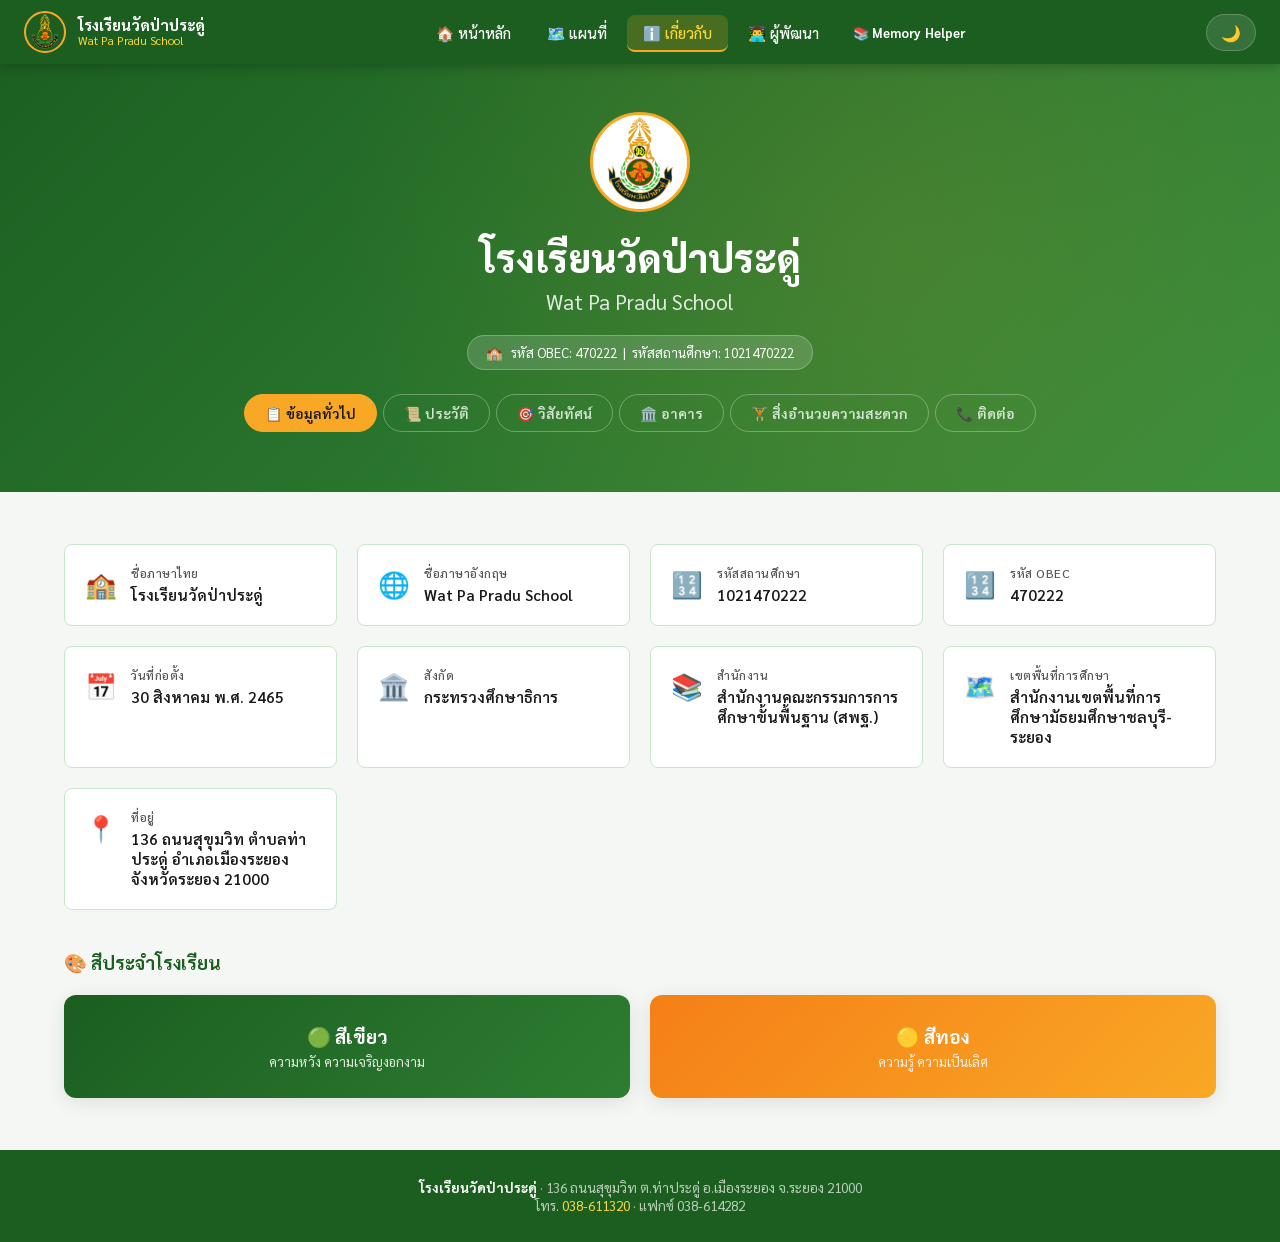
==== about.html @ 1682e3c5 "Add files via upload" ====
<!DOCTYPE html>
<html lang="th" data-theme="light">
<head>
  <meta charset="UTF-8" />
  <meta name="viewport" content="width=device-width, initial-scale=1.0" />
  <title>เกี่ยวกับโรงเรียนวัดป่าประดู่</title>
  <link rel="stylesheet" href="css/style.css" />
  <link rel="icon" href="images/logo.png" type="image/png" />
</head>
<body>

<nav class="navbar">
  <a href="index.html" class="navbar-brand">
    <img src="images/logo.png" alt="Logo" onerror="this.style.display='none'" />
    <div class="brand-text">
      <span class="brand-th">โรงเรียนวัดป่าประดู่</span>
      <span class="brand-en">Wat Pa Pradu School</span>
    </div>
  </a>
  <ul class="navbar-links">
    <li><a href="index.html">🏠 หน้าหลัก</a></li>
    <li><a href="map.html">🗺️ แผนที่</a></li>
    <li><a href="about.html" class="active">ℹ️ เกี่ยวกับ</a></li>
    <li><a href="developer.html">👨‍💻 ผู้พัฒนา</a></li>
    <li><a href="../memory-helper/index.html" class="nav-link-portal">📚 Memory Helper</a></li>
  </ul>
  <div style="display:flex;align-items:center;gap:8px">
    <button class="theme-toggle" title="เปลี่ยนธีม">🌙</button>
    <div class="hamburger" id="hamburger"><span></span><span></span><span></span></div>
  </div>
</nav>

<div class="mobile-menu" id="mobileMenu">
  <a href="index.html">🏠 หน้าหลัก</a>
  <a href="map.html">🗺️ แผนที่</a>
  <a href="about.html" class="active">ℹ️ เกี่ยวกับโรงเรียน</a>
  <a href="developer.html">👨‍💻 ผู้พัฒนา</a>
  <a href="../memory-helper/index.html" class="mobile-link-portal">📚 Memory Helper</a>
</div>

<!-- ── About Hero ───────────────────────────────────────────── -->
<div class="about-hero">
  <div class="about-hero-content">
    <img src="images/logo.png" alt="ตราโรงเรียน" class="about-logo"
         onerror="this.style.background='#2e7d32';this.alt='WPP'" />
    <h1>โรงเรียนวัดป่าประดู่</h1>
    <h2>Wat Pa Pradu School</h2>
    <div class="school-code-badge">
      <span>🏫</span>
      <span>รหัส OBEC: 470222 &nbsp;|&nbsp; รหัสสถานศึกษา: 1021470222</span>
    </div>
  </div>
  <div class="about-tabs">
    <button class="about-tab active" data-tab="info">📋 ข้อมูลทั่วไป</button>
    <button class="about-tab" data-tab="history">📜 ประวัติ</button>
    <button class="about-tab" data-tab="vision">🎯 วิสัยทัศน์</button>
    <button class="about-tab" data-tab="buildings">🏛️ อาคาร</button>
    <button class="about-tab" data-tab="facilities">🏋️ สิ่งอำนวยความสะดวก</button>
    <button class="about-tab" data-tab="contact">📞 ติดต่อ</button>
  </div>
</div>

<!-- ── Content ──────────────────────────────────────────────── -->
<div class="about-content container">

  <!-- Info tab -->
  <div class="about-tab-content active" id="tab-info">
    <div class="info-grid animate-up">
      <div class="info-item">
        <span class="info-icon">🏫</span>
        <div>
          <div class="info-label">ชื่อภาษาไทย</div>
          <div class="info-value">โรงเรียนวัดป่าประดู่</div>
        </div>
      </div>
      <div class="info-item">
        <span class="info-icon">🌐</span>
        <div>
          <div class="info-label">ชื่อภาษาอังกฤษ</div>
          <div class="info-value">Wat Pa Pradu School</div>
        </div>
      </div>
      <div class="info-item">
        <span class="info-icon">🔢</span>
        <div>
          <div class="info-label">รหัสสถานศึกษา</div>
          <div class="info-value">1021470222</div>
        </div>
      </div>
      <div class="info-item">
        <span class="info-icon">🔢</span>
        <div>
          <div class="info-label">รหัส OBEC</div>
          <div class="info-value">470222</div>
        </div>
      </div>
      <div class="info-item">
        <span class="info-icon">📅</span>
        <div>
          <div class="info-label">วันที่ก่อตั้ง</div>
          <div class="info-value">30 สิงหาคม พ.ศ. 2465</div>
        </div>
      </div>
      <div class="info-item">
        <span class="info-icon">🏛️</span>
        <div>
          <div class="info-label">สังกัด</div>
          <div class="info-value">กระทรวงศึกษาธิการ</div>
        </div>
      </div>
      <div class="info-item">
        <span class="info-icon">📚</span>
        <div>
          <div class="info-label">สำนักงาน</div>
          <div class="info-value">สำนักงานคณะกรรมการการศึกษาขั้นพื้นฐาน (สพฐ.)</div>
        </div>
      </div>
      <div class="info-item">
        <span class="info-icon">🗺️</span>
        <div>
          <div class="info-label">เขตพื้นที่การศึกษา</div>
          <div class="info-value">สำนักงานเขตพื้นที่การศึกษามัธยมศึกษาชลบุรี-ระยอง</div>
        </div>
      </div>
      <div class="info-item">
        <span class="info-icon">📍</span>
        <div>
          <div class="info-label">ที่อยู่</div>
          <div class="info-value">136 ถนนสุขุมวิท ตำบลท่าประดู่ อำเภอเมืองระยอง จังหวัดระยอง 21000</div>
        </div>
      </div>
    </div>

    <!-- School colors -->
    <div style="margin-top:40px">
      <h3 style="font-size:1.15rem;font-weight:700;color:var(--primary);margin-bottom:20px">🎨 สีประจำโรงเรียน</h3>
      <div class="colors-row">
        <div class="color-swatch" style="background:linear-gradient(135deg,#1b5e20,#2e7d32)">
          <div class="swatch-name">🟢 สีเขียว</div>
          <div class="swatch-meaning">ความหวัง ความเจริญงอกงาม</div>
        </div>
        <div class="color-swatch" style="background:linear-gradient(135deg,#f57f17,#f9a825)">
          <div class="swatch-name">🟡 สีทอง</div>
          <div class="swatch-meaning">ความรู้ ความเป็นเลิศ</div>
        </div>
      </div>
    </div>
  </div>

  <!-- History tab -->
  <div class="about-tab-content" id="tab-history">
    <div class="card animate-up" style="max-width:800px;margin:0 auto">
      <div style="font-size:2.5rem;margin-bottom:16px">📜</div>
      <h3 style="font-size:1.3rem;font-weight:700;color:var(--primary);margin-bottom:16px">ประวัติโรงเรียนวัดป่าประดู่</h3>
      <p style="line-height:1.9;color:var(--text);margin-bottom:14px">
        โรงเรียนวัดป่าประดู่ เป็นโรงเรียนมัธยมศึกษาขนาดใหญ่พิเศษ ตั้งอยู่ที่ 136 ถนนสุขุมวิท
        ตำบลท่าประดู่ อำเภอเมืองระยอง จังหวัดระยอง ก่อตั้งขึ้นเมื่อวันที่ <strong>30 สิงหาคม พ.ศ. 2465</strong>
        โดยมีประวัติอันยาวนานกว่า 100 ปี เป็นสถาบันการศึกษาที่สำคัญของจังหวัดระยอง
      </p>
      <p style="line-height:1.9;color:var(--text);margin-bottom:14px">
        โรงเรียนตั้งอยู่ในบริเวณวัดป่าประดู่ ซึ่งเป็นวัดเก่าแก่คู่เมืองระยอง
        มีต้นประดู่ขนาดใหญ่เป็นสัญลักษณ์ประจำโรงเรียน
      </p>
      <p style="line-height:1.9;color:var(--text)">
        ปัจจุบันโรงเรียนวัดป่าประดู่สังกัดสำนักงานเขตพื้นที่การศึกษามัธยมศึกษาชลบุรี-ระยอง
        สำนักงานคณะกรรมการการศึกษาขั้นพื้นฐาน กระทรวงศึกษาธิการ
        มีการจัดการเรียนการสอนในระดับมัธยมศึกษาตอนต้นและตอนปลาย
      </p>
    </div>
  </div>

  <!-- Vision tab -->
  <div class="about-tab-content" id="tab-vision">
    <div class="vm-grid animate-up">
      <div class="vm-card">
        <div class="vm-icon">🎯</div>
        <h3>วิสัยทัศน์ (Vision)</h3>
        <p>โรงเรียนวัดป่าประดู่มุ่งมั่นพัฒนาผู้เรียนให้มีคุณภาพตามมาตรฐานสากล
        มีคุณธรรม จริยธรรม และดำรงชีวิตในสังคมได้อย่างมีความสุข</p>
      </div>
      <div class="vm-card">
        <div class="vm-icon">🚀</div>
        <h3>พันธกิจ (Mission)</h3>
        <ul>
          <li>พัฒนาผู้เรียนให้มีความรู้และทักษะในศตวรรษที่ 21</li>
          <li>ส่งเสริมคุณธรรม จริยธรรม และความเป็นไทย</li>
          <li>พัฒนาครูและบุคลากรให้มีความเชี่ยวชาญ</li>
          <li>บริหารจัดการด้วยหลักธรรมาภิบาล</li>
          <li>สร้างความร่วมมือกับชุมชนและสังคม</li>
        </ul>
      </div>
      <div class="vm-card">
        <div class="vm-icon">🌟</div>
        <h3>คุณลักษณะอันพึงประสงค์</h3>
        <ul>
          <li>รักชาติ ศาสน์ กษัตริย์</li>
          <li>ซื่อสัตย์สุจริต</li>
          <li>มีวินัย</li>
          <li>ใฝ่เรียนรู้</li>
          <li>อยู่อย่างพอเพียง</li>
          <li>มุ่งมั่นในการทำงาน</li>
          <li>รักความเป็นไทย</li>
          <li>มีจิตสาธารณะ</li>
        </ul>
      </div>
      <div class="vm-card">
        <div class="vm-icon">🎗️</div>
        <h3>อัตลักษณ์ของโรงเรียน</h3>
        <p style="margin-bottom:12px"><strong>"นักเรียนวัดป่าประดู่ เป็นคนดี มีความรู้ อยู่ในสังคมได้อย่างมีความสุข"</strong></p>
        <h3 style="margin-top:16px">เอกลักษณ์ของโรงเรียน</h3>
        <p>"ต้นประดู่งาม สถาบันการศึกษาคุณภาพ"</p>
      </div>
    </div>
  </div>

  <!-- Buildings tab -->
  <div class="about-tab-content" id="tab-buildings">
    <div class="section-title" style="text-align:left;margin-bottom:28px">
      <h2 style="font-size:1.4rem">🏛️ อาคารทั้งหมด <span id="buildingCount" style="color:var(--accent-dark)"></span></h2>
      <div class="gold-line" style="margin:10px 0 0"></div>
    </div>
    <div id="aboutBuildingsGrid" class="card-grid animate-up"></div>
  </div>

  <!-- Facilities tab -->
  <div class="about-tab-content" id="tab-facilities">
    <div class="section-title" style="text-align:left;margin-bottom:28px">
      <h2 style="font-size:1.4rem">🏋️ สิ่งอำนวยความสะดวกและสถานที่</h2>
      <div class="gold-line" style="margin:10px 0 0"></div>
    </div>
    <div class="facilities-grid animate-up">
      <div class="facility-item"><div class="fac-icon">📚</div><div class="fac-name">ห้องสมุดเฉลิมพระเกียรติ</div></div>
      <div class="facility-item"><div class="fac-icon">💻</div><div class="fac-name">ห้องคอมพิวเตอร์ 6 ห้อง (IT 1-6)</div></div>
      <div class="facility-item"><div class="fac-icon">🔬</div><div class="fac-name">ห้องวิทยาศาสตร์</div></div>
      <div class="facility-item"><div class="fac-icon">🎵</div><div class="fac-name">ห้องดนตรีไทย & สากล</div></div>
      <div class="facility-item"><div class="fac-icon">🎨</div><div class="fac-name">ห้องศิลปะ</div></div>
      <div class="facility-item"><div class="fac-icon">💃</div><div class="fac-name">ห้องนาฏศิลป์</div></div>
      <div class="facility-item"><div class="fac-icon">🏥</div><div class="fac-name">ห้องปฐมพยาบาล</div></div>
      <div class="facility-item"><div class="fac-icon">🍽️</div><div class="fac-name">ศูนย์อาหารช่อประดู่</div></div>
      <div class="facility-item"><div class="fac-icon">🏀</div><div class="fac-name">สนามบาสเกตบอล</div></div>
      <div class="facility-item"><div class="fac-icon">🏸</div><div class="fac-name">สนามแบดมินตัน</div></div>
      <div class="facility-item"><div class="fac-icon">⛺</div><div class="fac-name">ศูนย์กิจกรรมลูกเสือ</div></div>
      <div class="facility-item"><div class="fac-icon">🌏</div><div class="fac-name">Chinese-Japanese Center</div></div>
      <div class="facility-item"><div class="fac-icon">🇬🇧</div><div class="fac-name">MEP Resource Center</div></div>
      <div class="facility-item"><div class="fac-icon">📡</div><div class="fac-name">ศูนย์วิทยุสื่อสาร</div></div>
      <div class="facility-item"><div class="fac-icon">🎭</div><div class="fac-name">ห้องประชุมอเนกประสงค์</div></div>
      <div class="facility-item"><div class="fac-icon">🌱</div><div class="fac-name">แปลงเกษตร</div></div>
      <div class="facility-item"><div class="fac-icon">📺</div><div class="fac-name">ห้องโสตทัศนศึกษา</div></div>
      <div class="facility-item"><div class="fac-icon">🧮</div><div class="fac-name">คลินิกคณิตศาสตร์</div></div>
    </div>
  </div>

  <!-- Contact tab -->
  <div class="about-tab-content" id="tab-contact">
    <div class="contact-grid animate-up">
      <div class="contact-card">
        <span class="c-icon">📍</span>
        <div>
          <div class="c-label">ที่อยู่</div>
          <div class="c-value">136 ถนนสุขุมวิท ตำบลท่าประดู่<br/>อำเภอเมืองระยอง จังหวัดระยอง 21000</div>
        </div>
      </div>
      <div class="contact-card">
        <span class="c-icon">📞</span>
        <div>
          <div class="c-label">โทรศัพท์</div>
          <div class="c-value"><a href="tel:038611320">038-611320</a></div>
        </div>
      </div>
      <div class="contact-card">
        <span class="c-icon">📠</span>
        <div>
          <div class="c-label">โทรสาร (Fax)</div>
          <div class="c-value">038-614282</div>
        </div>
      </div>
      <div class="contact-card">
        <span class="c-icon">🏛️</span>
        <div>
          <div class="c-label">กระทรวง</div>
          <div class="c-value">กระทรวงศึกษาธิการ</div>
        </div>
      </div>
      <div class="contact-card">
        <span class="c-icon">📚</span>
        <div>
          <div class="c-label">สำนักงานต้นสังกัด</div>
          <div class="c-value">สำนักงานคณะกรรมการการศึกษาขั้นพื้นฐาน (สพฐ.)</div>
        </div>
      </div>
      <div class="contact-card">
        <span class="c-icon">🗺️</span>
        <div>
          <div class="c-label">เขตพื้นที่การศึกษา</div>
          <div class="c-value">สพม.ชลบุรี-ระยอง</div>
        </div>
      </div>
    </div>

    <div style="margin-top:32px;border-radius:var(--radius);overflow:hidden;box-shadow:var(--shadow)">
      <iframe
        src="https://www.google.com/maps/embed?pb=!1m18!1m12!1m3!1d3899.2!2d101.275!3d12.6822!2m3!1f0!2f0!3f0!3m2!1i1024!2i768!4f13.1!3m3!1m2!1s0x0%3A0x0!2zMTLCsDQwJzU2LjAiTiAxMDHCsDE2JzMwLjAiRQ!5e0!3m2!1sth!2sth!4v1"
        width="100%" height="300" style="border:0;display:block" allowfullscreen=""
        loading="lazy" referrerpolicy="no-referrer-when-downgrade" title="แผนที่ Google Maps">
      </iframe>
    </div>
  </div>

</div><!-- .about-content -->

<footer>
  <strong>โรงเรียนวัดป่าประดู่</strong> · 136 ถนนสุขุมวิท ต.ท่าประดู่ อ.เมืองระยอง จ.ระยอง 21000<br/>
  โทร. <a href="tel:038611320">038-611320</a> · แฟกซ์ 038-614282
</footer>

<script src="data/buildings.js"></script>
<script src="js/main.js"></script>
<script>
document.addEventListener('DOMContentLoaded', () => {

  // Tab switching
  document.querySelectorAll('.about-tab').forEach(tab => {
    tab.addEventListener('click', () => {
      document.querySelectorAll('.about-tab').forEach(t => t.classList.remove('active'));
      document.querySelectorAll('.about-tab-content').forEach(c => c.classList.remove('active'));
      tab.classList.add('active');
      const content = document.getElementById('tab-' + tab.dataset.tab);
      if (content) content.classList.add('active');
    });
  });

  // Buildings in about page
  const grid = document.getElementById('aboutBuildingsGrid');
  const countEl = document.getElementById('buildingCount');
  if (countEl) countEl.textContent = `(${BUILDINGS.length} อาคาร)`;
  if (grid) {
    BUILDINGS.forEach(b => {
      const totalRooms = b.floors.reduce((s, f) => s + f.rooms.length, 0);
      const card = document.createElement('div');
      card.className = 'building-card';
      card.innerHTML = `
        <div class="building-card-header" style="background:${b.color}">
          <div class="b-icon">🏫</div>
          <div><h3>${b.name}</h3><p>${b.nameEn}</p></div>
        </div>
        <div class="building-card-body">
          <div class="floor-badges">
            ${b.floors.map(f => `<span class="floor-badge">${f.label}</span>`).join('')}
          </div>
          <p class="room-count">📦 ${totalRooms} ห้อง · ${b.floors.length} ชั้น</p>
        </div>
      `;
      card.style.cursor = 'pointer';
      card.addEventListener('click', () => { window.location.href = `map.html?building=${b.id}`; });
      grid.appendChild(card);
    });
  }

});
</script>
</body>
</html>
---- css/style.css ----
﻿@import url('https://fonts.googleapis.com/css2?family=Sarabun:wght@300;400;500;600;700;800&display=swap');
/* ── Variables ── */
:root {
  --primary:#1b5e20; --primary-mid:#2e7d32; --primary-light:#43a047; --primary-pale:#c8e6c9;
  --accent:#f9a825; --accent-light:#fdd835; --accent-dark:#f57f17;
  --bg:#f5f7f5; --bg-card:#ffffff; --bg-sidebar:#1b5e20; --bg-nav:#1b5e20; --bg-input:#ffffff;
  --text:#1a1a1a; --text-muted:#555555; --text-nav:#ffffff; --text-sidebar:#e8f5e9;
  --border:#c8e6c9; --border-card:#dcedc8;
  --shadow:0 4px 20px rgba(0,0,0,.10); --shadow-lg:0 8px 40px rgba(0,0,0,.18);
  --radius:12px; --radius-sm:8px; --transition:.25s ease;
  --font:'Sarabun','Segoe UI',sans-serif;
}
[data-theme="dark"] {
  --bg:#0e1a0e; --bg-card:#1a2e1a; --bg-sidebar:#0d1f0d; --bg-nav:#0d1f0d; --bg-input:#1e2e1e;
  --text:#e8f5e9; --text-muted:#a5d6a7; --text-nav:#e8f5e9; --text-sidebar:#c8e6c9;
  --border:#2e5030; --border-card:#2e4a30;
  --shadow:0 4px 20px rgba(0,0,0,.40); --shadow-lg:0 8px 40px rgba(0,0,0,.60);
  --primary-pale:#1b3a1b;
}
/* ── Reset ── */
*,*::before,*::after{box-sizing:border-box;margin:0;padding:0}
html{scroll-behavior:smooth;font-size:16px}
body{font-family:var(--font);background:var(--bg);color:var(--text);transition:background var(--transition),color var(--transition);min-height:100vh;overflow-x:hidden}
a{color:var(--primary-light);text-decoration:none;transition:color var(--transition)}
a:hover{color:var(--accent)}
img{max-width:100%;display:block}
button{cursor:pointer;font-family:var(--font);border:none;outline:none;transition:all var(--transition)}
input,select,textarea{font-family:var(--font);outline:none;border:1px solid var(--border);background:var(--bg-input);color:var(--text);transition:all var(--transition)}
/* ── Navbar ── */
.navbar{position:fixed;top:0;left:0;right:0;z-index:1000;background:var(--bg-nav);padding:0 24px;height:64px;display:flex;align-items:center;justify-content:space-between;box-shadow:0 2px 12px rgba(0,0,0,.25)}
.navbar-brand{display:flex;align-items:center;gap:12px;color:var(--text-nav);font-weight:700;font-size:1.1rem;text-decoration:none}
.navbar-brand img{width:42px;height:42px;border-radius:50%;border:2px solid var(--accent);object-fit:cover}
.navbar-brand .brand-text{display:flex;flex-direction:column;line-height:1.2}
.navbar-brand .brand-th{font-size:.95rem;font-weight:700;color:#fff}
.navbar-brand .brand-en{font-size:.72rem;font-weight:400;color:var(--accent-light)}
.navbar-links{display:flex;align-items:center;gap:4px;list-style:none}
.navbar-links a{color:var(--text-nav);padding:8px 16px;border-radius:var(--radius-sm);font-weight:500;font-size:.92rem;text-decoration:none;transition:background var(--transition),color var(--transition)}
.navbar-links a:hover,.navbar-links a.active{background:rgba(249,168,37,.20);color:var(--accent-light)}
.navbar-links a.active{border-bottom:2px solid var(--accent)}
.theme-toggle{background:rgba(255,255,255,.12);border:1px solid rgba(255,255,255,.20);border-radius:50px;padding:7px 14px;color:#fff;font-size:1rem;display:flex;align-items:center;gap:6px;cursor:pointer;transition:all var(--transition);margin-left:12px}
.theme-toggle:hover{background:rgba(255,255,255,.22)}
.hamburger{display:none;flex-direction:column;gap:5px;cursor:pointer;padding:6px}
.hamburger span{display:block;width:24px;height:2px;background:#fff;border-radius:2px;transition:all var(--transition)}
.mobile-menu{display:none;position:fixed;top:64px;left:0;right:0;background:var(--bg-nav);padding:12px 0;z-index:999;box-shadow:0 4px 12px rgba(0,0,0,.3);flex-direction:column}
.mobile-menu.open{display:flex}
.mobile-menu a{color:var(--text-nav);padding:13px 24px;font-weight:500;font-size:1rem;text-decoration:none;border-left:3px solid transparent;transition:all var(--transition)}
.mobile-menu a:hover,.mobile-menu a.active{background:rgba(249,168,37,.15);border-left-color:var(--accent);color:var(--accent-light)}
/* ── Buttons ── */
.btn{display:inline-flex;align-items:center;gap:8px;padding:13px 28px;border-radius:50px;font-weight:600;font-size:.95rem;font-family:var(--font);cursor:pointer;border:none;text-decoration:none;transition:all var(--transition);white-space:nowrap}
.btn-primary{background:var(--accent);color:#1a1a1a;box-shadow:0 4px 16px rgba(249,168,37,.40)}
.btn-primary:hover{background:var(--accent-light);transform:translateY(-2px);box-shadow:0 6px 24px rgba(249,168,37,.55);color:#1a1a1a}
.btn-secondary{background:rgba(255,255,255,.14);color:#fff;border:1.5px solid rgba(255,255,255,.35);backdrop-filter:blur(6px)}
.btn-secondary:hover{background:rgba(255,255,255,.25);transform:translateY(-2px);color:#fff}
.btn-outline{background:transparent;color:var(--primary);border:2px solid var(--primary)}
.btn-outline:hover{background:var(--primary);color:#fff;transform:translateY(-2px)}
/* ── Hero ── */
.hero{padding-top:64px;min-height:100vh;background:linear-gradient(135deg,var(--primary) 0%,#2e7d32 40%,#1b5e20 100%);display:flex;align-items:center;justify-content:center;flex-direction:column;text-align:center;position:relative;overflow:hidden}
.hero::before{content:'';position:absolute;inset:0;background:radial-gradient(circle at 70% 30%,rgba(255,255,255,.04),transparent 55%);pointer-events:none}
.hero-content{position:relative;z-index:1;padding:40px 20px;max-width:860px}
.hero-logo{width:120px;height:120px;border-radius:50%;border:4px solid var(--accent);box-shadow:0 0 40px rgba(249,168,37,.4);margin:0 auto 24px;object-fit:cover;background:#fff;animation:floatLogo 3s ease-in-out infinite}
@keyframes floatLogo{0%,100%{transform:translateY(0)}50%{transform:translateY(-10px)}}
.hero-badge{display:inline-block;background:rgba(249,168,37,.20);border:1px solid var(--accent);color:var(--accent-light);font-size:.78rem;font-weight:600;padding:4px 14px;border-radius:50px;letter-spacing:1px;text-transform:uppercase;margin-bottom:14px}
.hero h1{font-size:clamp(1.8rem,4vw,3rem);font-weight:800;color:#fff;line-height:1.2;margin-bottom:8px;text-shadow:0 2px 12px rgba(0,0,0,.3)}
.hero h2{font-size:clamp(1rem,2.5vw,1.4rem);font-weight:400;color:rgba(255,255,255,.85);margin-bottom:28px}
.hero-stats{display:flex;gap:20px;justify-content:center;flex-wrap:wrap;margin-bottom:36px}
.hero-stat{background:rgba(255,255,255,.10);border:1px solid rgba(255,255,255,.20);border-radius:var(--radius);padding:16px 24px;min-width:120px;backdrop-filter:blur(6px)}
.hero-stat .number{font-size:2rem;font-weight:800;color:var(--accent-light);line-height:1}
.hero-stat .label{font-size:.82rem;color:rgba(255,255,255,.80);margin-top:4px}
.hero-actions{display:flex;gap:14px;justify-content:center;flex-wrap:wrap}
/* ── Sections ── */
.section{padding:72px 24px}
.section-sm{padding:48px 24px}
.container{max-width:1200px;margin:0 auto}
.section-title{text-align:center;margin-bottom:48px}
.section-title h2{font-size:clamp(1.5rem,3vw,2.2rem);font-weight:800;color:var(--primary);margin-bottom:10px}
[data-theme="dark"] .section-title h2{color:var(--accent-light)}
.section-title p{color:var(--text-muted);font-size:1.05rem;max-width:560px;margin:0 auto}
.gold-line{width:56px;height:4px;background:linear-gradient(90deg,var(--accent),var(--accent-light));border-radius:2px;margin:12px auto 0}
/* ── Cards ── */
.card{background:var(--bg-card);border-radius:var(--radius);border:1px solid var(--border-card);box-shadow:var(--shadow);padding:28px;transition:transform var(--transition),box-shadow var(--transition)}
.card:hover{transform:translateY(-4px);box-shadow:var(--shadow-lg)}
.card-grid{display:grid;grid-template-columns:repeat(auto-fill,minmax(280px,1fr));gap:24px}
.building-card{background:var(--bg-card);border-radius:var(--radius);border:1px solid var(--border-card);box-shadow:var(--shadow);overflow:hidden;cursor:pointer;transition:all var(--transition)}
.building-card:hover{transform:translateY(-5px);box-shadow:var(--shadow-lg)}
.building-card-header{padding:20px 22px 14px;color:#fff;display:flex;align-items:center;gap:12px}
.building-card-header .b-icon{width:44px;height:44px;background:rgba(255,255,255,.20);border-radius:10px;display:flex;align-items:center;justify-content:center;font-size:1.4rem}
.building-card-header h3{font-size:1.05rem;font-weight:700}
.building-card-header p{font-size:.8rem;opacity:.85}
.building-card-body{padding:16px 22px 20px}
.floor-badges{display:flex;flex-wrap:wrap;gap:6px;margin-bottom:12px}
.floor-badge{background:var(--primary-pale);color:var(--primary);font-size:.74rem;font-weight:600;padding:3px 10px;border-radius:50px}
[data-theme="dark"] .floor-badge{background:#1b3a1b;color:var(--accent-light)}
.room-count{font-size:.82rem;color:var(--text-muted)}
/* ── Info grid ── */
.info-grid{display:grid;grid-template-columns:repeat(auto-fill,minmax(240px,1fr));gap:20px}
.info-item{background:var(--bg-card);border-radius:var(--radius-sm);border:1px solid var(--border);padding:20px;display:flex;gap:14px;align-items:flex-start}
.info-item .info-icon{font-size:1.6rem;flex-shrink:0;margin-top:2px}
.info-item .info-label{font-size:.78rem;color:var(--text-muted);font-weight:500;text-transform:uppercase;letter-spacing:.5px;margin-bottom:4px}
.info-item .info-value{font-size:.95rem;font-weight:600;color:var(--text)}
/* ── MAP PAGE ── */
.map-page{padding-top:64px;height:100vh;display:flex;overflow:hidden}
/* Sidebar */
.map-sidebar{width:320px;min-width:260px;background:var(--bg-sidebar);color:var(--text-sidebar);display:flex;flex-direction:column;overflow:hidden;position:relative;z-index:100;box-shadow:2px 0 16px rgba(0,0,0,.25);transition:width var(--transition)}
.map-sidebar.collapsed{width:0;min-width:0;overflow:hidden}
.sidebar-header{padding:18px 20px 14px;border-bottom:1px solid rgba(255,255,255,.12);flex-shrink:0}
.sidebar-header h3{font-size:1rem;font-weight:700;color:var(--accent-light);margin-bottom:12px;display:flex;align-items:center;gap:8px}
.search-box{position:relative}
.search-box input{width:100%;padding:10px 14px 10px 38px;border-radius:50px;border:1px solid rgba(255,255,255,.18);background:rgba(255,255,255,.10);color:#fff;font-size:.88rem;font-family:var(--font)}
.search-box input::placeholder{color:rgba(255,255,255,.50)}
.search-box input:focus{border-color:var(--accent);background:rgba(255,255,255,.15)}
.search-icon{position:absolute;left:12px;top:50%;transform:translateY(-50%);font-size:.9rem;opacity:.6;pointer-events:none}
.sidebar-body{flex:1;overflow-y:auto;padding:10px 0}
.sidebar-body::-webkit-scrollbar{width:5px}
.sidebar-body::-webkit-scrollbar-thumb{background:rgba(255,255,255,.20);border-radius:3px}
.sidebar-building{cursor:pointer;transition:background var(--transition)}
.sidebar-building-header{display:flex;align-items:center;gap:10px;padding:11px 20px;font-weight:600;font-size:.92rem;transition:background var(--transition)}
.sidebar-building-header:hover{background:rgba(255,255,255,.09)}
.sidebar-building-header.active{background:rgba(249,168,37,.18)}
.sidebar-building-header .b-dot{width:10px;height:10px;border-radius:50%;flex-shrink:0}
.sidebar-building-header .b-arrow{margin-left:auto;font-size:.7rem;transition:transform var(--transition);opacity:.7}
.sidebar-building-header.expanded .b-arrow{transform:rotate(90deg)}
.sidebar-floors{display:none;padding-bottom:4px}
.sidebar-floors.open{display:block}
.sidebar-floor{padding:7px 20px 7px 42px;font-size:.82rem;color:rgba(255,255,255,.65);cursor:pointer;transition:all var(--transition);display:flex;align-items:center;gap:8px}
.sidebar-floor:hover{color:var(--accent-light);background:rgba(255,255,255,.06)}
.sidebar-floor.active{color:var(--accent-light);background:rgba(249,168,37,.12)}
.floor-room-count{margin-left:auto;font-size:.72rem;background:rgba(255,255,255,.12);padding:1px 7px;border-radius:20px}
.search-results{display:none;padding:6px 0}
.search-results.show{display:block}
.search-result-item{padding:9px 20px;cursor:pointer;transition:background var(--transition);border-left:3px solid transparent;font-size:.86rem}
.search-result-item:hover{background:rgba(255,255,255,.09);border-left-color:var(--accent)}
.search-result-item .sri-room{color:#fff;font-weight:600}
.search-result-item .sri-floor{color:rgba(255,255,255,.55);font-size:.76rem}
.search-result-item .sri-building{color:var(--accent-light);font-size:.74rem}
.no-results{text-align:center;padding:20px;color:rgba(255,255,255,.45);font-size:.86rem}
/* ── Map canvas ── */
.map-area{flex:1;position:relative;overflow:hidden;background:var(--bg-sidebar);cursor:grab}
.map-area:active{cursor:grabbing}
.map-viewport{position:absolute;top:0;left:0;transform-origin:0 0;will-change:transform;user-select:none}
.map-image-container{position:relative;display:inline-block}
.map-image-container img{display:block;border-radius:0;box-shadow:none;max-width:none;pointer-events:none}
.building-hotspot{position:absolute;border-radius:8px;border:2.5px solid rgba(255,255,255,.55);cursor:pointer;display:flex;flex-direction:column;align-items:center;justify-content:center;text-align:center;padding:4px 6px;backdrop-filter:blur(3px);transition:transform .18s ease,box-shadow .18s ease,border-color .18s ease;z-index:10;overflow:hidden}
.building-hotspot::after{content:'';position:absolute;inset:0;background:rgba(0,0,0,.18);border-radius:inherit;pointer-events:none}
.building-hotspot:hover{transform:scale(1.055);border-color:var(--accent-light);box-shadow:0 4px 22px rgba(0,0,0,.35);z-index:20}
.building-hotspot.selected{border-color:var(--accent);box-shadow:0 0 0 3px rgba(249,168,37,.5),0 4px 22px rgba(0,0,0,.3)}
.hs-name{font-size:clamp(.62rem,1.2vw,.82rem);font-weight:800;color:#fff;text-shadow:0 1px 5px rgba(0,0,0,.7);line-height:1.2;pointer-events:none;position:relative;z-index:1}
.hs-floors{font-size:.60rem;background:rgba(0,0,0,.30);color:rgba(255,255,255,.90);padding:1px 6px;border-radius:8px;margin-top:3px;pointer-events:none;position:relative;z-index:1}
.hs-vertical{writing-mode:vertical-rl;text-orientation:mixed}
/* Map controls */
.map-controls{position:absolute;bottom:24px;right:24px;display:flex;flex-direction:column;gap:8px;z-index:200}
.map-btn{width:42px;height:42px;border-radius:var(--radius-sm);background:var(--bg-card);border:1px solid var(--border);box-shadow:var(--shadow);font-size:1.1rem;display:flex;align-items:center;justify-content:center;cursor:pointer;transition:all var(--transition);color:var(--text)}
.map-btn:hover{background:var(--primary);color:#fff;border-color:var(--primary)}
.sidebar-toggle{position:absolute;top:50%;left:14px;transform:translateY(-50%);z-index:200;width:38px;height:38px;border-radius:var(--radius-sm);background:var(--bg-card);border:1px solid var(--border);box-shadow:var(--shadow);font-size:1rem;display:flex;align-items:center;justify-content:center;cursor:pointer;color:var(--text);transition:all var(--transition)}
.sidebar-toggle:hover{background:var(--primary);color:#fff}
.zoom-level{position:absolute;bottom:24px;left:14px;background:var(--bg-card);border:1px solid var(--border);border-radius:var(--radius-sm);padding:6px 12px;font-size:.8rem;font-weight:600;color:var(--text-muted);box-shadow:var(--shadow);z-index:200}
/* Info panel */
.info-panel{position:absolute;top:0;right:-420px;width:400px;height:100%;background:var(--bg-card);border-left:1px solid var(--border);box-shadow:-4px 0 24px rgba(0,0,0,.18);z-index:300;display:flex;flex-direction:column;transition:right .35s cubic-bezier(.4,0,.2,1);overflow:hidden}
.info-panel.open{right:0}
.panel-header{padding:20px 22px 16px;color:#fff;flex-shrink:0;position:relative}
.panel-header h3{font-size:1.1rem;font-weight:800;margin-bottom:3px}
.panel-header p{font-size:.82rem;opacity:.85}
.panel-close{position:absolute;top:14px;right:14px;width:32px;height:32px;background:rgba(255,255,255,.20);border:none;border-radius:50%;color:#fff;font-size:1rem;cursor:pointer;display:flex;align-items:center;justify-content:center;transition:background var(--transition)}
.panel-close:hover{background:rgba(255,255,255,.35)}
.panel-body{flex:1;overflow-y:auto;padding:16px 0}
.panel-body::-webkit-scrollbar{width:5px}
.panel-body::-webkit-scrollbar-thumb{background:var(--border);border-radius:3px}
.floor-tabs{display:flex;flex-wrap:wrap;gap:6px;padding:0 20px 14px;border-bottom:1px solid var(--border);flex-shrink:0}
.floor-tab{padding:6px 14px;border-radius:50px;border:1px solid var(--border);background:transparent;color:var(--text-muted);font-size:.82rem;font-weight:600;cursor:pointer;transition:all var(--transition)}
.floor-tab:hover{border-color:var(--primary);color:var(--primary)}
.floor-tab.active{background:var(--primary);border-color:var(--primary);color:#fff}
.floor-content{display:none;padding:14px 20px}
.floor-content.active{display:block}
.room-list{display:flex;flex-direction:column;gap:8px}
.room-item{display:flex;align-items:center;gap:12px;padding:11px 14px;border-radius:var(--radius-sm);border:1px solid var(--border);background:var(--bg);transition:all var(--transition);cursor:default}
.room-item:hover{border-color:var(--primary-light);background:var(--primary-pale)}
[data-theme="dark"] .room-item:hover{background:#1b3a1b}
.room-item .room-type-dot{width:8px;height:8px;border-radius:50%;flex-shrink:0}
.room-item .room-number{font-size:.78rem;font-weight:700;color:var(--primary);background:var(--primary-pale);padding:2px 8px;border-radius:6px;white-space:nowrap;flex-shrink:0}
[data-theme="dark"] .room-item .room-number{background:#1b3a1b;color:var(--accent-light)}
.room-item .room-name{font-size:.88rem;color:var(--text);flex:1}
.room-item .room-type-label{font-size:.72rem;color:var(--text-muted);white-space:nowrap}
/* ── About page ── */
.about-hero{padding-top:64px;background:linear-gradient(135deg,var(--primary) 0%,#388e3c 100%);padding-bottom:60px;text-align:center;color:#fff;position:relative;overflow:hidden}
.about-hero::before{content:'';position:absolute;inset:0;background:radial-gradient(circle at 70% 50%,rgba(249,168,37,.12),transparent 60%)}
.about-hero-content{position:relative;z-index:1;padding:48px 24px 0}
.about-logo{width:100px;height:100px;border-radius:50%;border:3px solid var(--accent);margin:0 auto 20px;object-fit:cover;background:#fff}
.about-hero h1{font-size:clamp(1.6rem,3vw,2.5rem);font-weight:800;margin-bottom:6px}
.about-hero h2{font-size:clamp(1rem,2vw,1.3rem);font-weight:400;opacity:.85;margin-bottom:20px}
.school-code-badge{display:inline-flex;align-items:center;gap:8px;background:rgba(255,255,255,.15);border:1px solid rgba(255,255,255,.25);padding:8px 18px;border-radius:50px;font-size:.84rem}
.about-tabs{display:flex;justify-content:center;gap:6px;flex-wrap:wrap;padding:24px 24px 0;position:relative;z-index:1}
.about-tab{padding:9px 20px;border-radius:50px;border:1.5px solid rgba(255,255,255,.30);background:transparent;color:rgba(255,255,255,.80);font-weight:600;font-size:.88rem;cursor:pointer;transition:all var(--transition)}
.about-tab:hover{background:rgba(255,255,255,.15);color:#fff}
.about-tab.active{background:var(--accent);border-color:var(--accent);color:#1a1a1a}
.about-content{padding:52px 24px}
.about-tab-content{display:none}
.about-tab-content.active{display:block;animation:fadeUp .35s ease}
@keyframes fadeUp{from{opacity:0;transform:translateY(16px)}to{opacity:1;transform:translateY(0)}}
.vm-grid{display:grid;grid-template-columns:repeat(auto-fill,minmax(300px,1fr));gap:24px}
.vm-card{background:var(--bg-card);border-radius:var(--radius);border:1px solid var(--border-card);box-shadow:var(--shadow);padding:28px}
.vm-card .vm-icon{font-size:2.4rem;margin-bottom:14px}
.vm-card h3{font-size:1.15rem;font-weight:700;color:var(--primary);margin-bottom:12px}
[data-theme="dark"] .vm-card h3{color:var(--accent-light)}
.vm-card p,.vm-card li{color:var(--text);font-size:.95rem;line-height:1.7}
.vm-card ul{padding-left:18px}
.vm-card li{margin-bottom:6px}
.colors-row{display:flex;gap:20px;flex-wrap:wrap}
.color-swatch{flex:1;min-width:140px;border-radius:var(--radius);padding:28px 20px;text-align:center;color:#fff;box-shadow:var(--shadow)}
.color-swatch .swatch-name{font-size:1.2rem;font-weight:700;margin-bottom:4px}
.color-swatch .swatch-meaning{font-size:.84rem;opacity:.85}
.facilities-grid{display:grid;grid-template-columns:repeat(auto-fill,minmax(180px,1fr));gap:16px}
.facility-item{background:var(--bg-card);border-radius:var(--radius-sm);border:1px solid var(--border);padding:20px;text-align:center;transition:all var(--transition)}
.facility-item:hover{transform:translateY(-3px);box-shadow:var(--shadow);border-color:var(--primary-light)}
.facility-item .fac-icon{font-size:2rem;margin-bottom:10px}
.facility-item .fac-name{font-size:.88rem;font-weight:600;color:var(--text)}
.contact-grid{display:grid;grid-template-columns:repeat(auto-fill,minmax(260px,1fr));gap:20px}
.contact-card{background:var(--bg-card);border-radius:var(--radius-sm);border:1px solid var(--border);padding:22px;display:flex;gap:14px;align-items:center}
.contact-card .c-icon{font-size:1.8rem;flex-shrink:0}
.contact-card .c-label{font-size:.76rem;color:var(--text-muted);font-weight:500;text-transform:uppercase;margin-bottom:3px}
.contact-card .c-value{font-size:.95rem;font-weight:600;color:var(--text)}
/* ── Developer page ── */
.dev-hero{padding:120px 24px 60px;background:linear-gradient(135deg,#0d1f0d 0%,#1b5e20 60%,#2e7d32 100%);text-align:center;color:#fff;position:relative;overflow:hidden}
.dev-hero::before{content:'';position:absolute;inset:0;background:radial-gradient(circle at 30% 50%,rgba(249,168,37,.10),transparent 55%);pointer-events:none}
.dev-avatar{width:100px;height:100px;border-radius:50%;border:3px solid var(--accent);margin:0 auto 20px;background:linear-gradient(135deg,var(--primary),var(--accent));display:flex;align-items:center;justify-content:center;font-size:2.8rem;position:relative;z-index:1}
.dev-hero h1{font-size:2rem;font-weight:800;margin-bottom:6px;position:relative;z-index:1}
.dev-hero p{opacity:.80;font-size:1rem;position:relative;z-index:1}
.dev-tags{display:flex;gap:8px;justify-content:center;flex-wrap:wrap;margin-top:16px;position:relative;z-index:1}
.dev-tag{background:rgba(255,255,255,.12);border:1px solid rgba(255,255,255,.20);color:rgba(255,255,255,.90);font-size:.78rem;padding:4px 13px;border-radius:50px}
.tech-stack{display:grid;grid-template-columns:repeat(auto-fill,minmax(150px,1fr));gap:14px}
.tech-item{background:var(--bg-card);border-radius:var(--radius-sm);border:1px solid var(--border);padding:18px;text-align:center;transition:all var(--transition)}
.tech-item:hover{transform:translateY(-3px);box-shadow:var(--shadow);border-color:var(--accent)}
.tech-item .tech-icon{font-size:2rem;margin-bottom:8px}
.tech-item .tech-name{font-size:.88rem;font-weight:700;color:var(--text)}
.tech-item .tech-ver{font-size:.74rem;color:var(--text-muted)}
/* ── Footer ── */
footer{background:var(--bg-nav);color:rgba(255,255,255,.70);text-align:center;padding:28px 24px;font-size:.85rem}
footer a{color:var(--accent-light)}
footer strong{color:#fff}
/* ── Toast ── */
.toast{position:fixed;bottom:30px;left:50%;transform:translateX(-50%) translateY(80px);background:var(--primary);color:#fff;padding:12px 24px;border-radius:50px;font-size:.9rem;font-weight:600;box-shadow:var(--shadow-lg);z-index:9999;transition:transform .35s cubic-bezier(.4,0,.2,1),opacity .35s;opacity:0;pointer-events:none;white-space:nowrap}
.toast.show{transform:translateX(-50%) translateY(0);opacity:1}
/* ── Scrollbar ── */
::-webkit-scrollbar{width:7px;height:7px}
::-webkit-scrollbar-track{background:transparent}
::-webkit-scrollbar-thumb{background:var(--border);border-radius:4px}
::-webkit-scrollbar-thumb:hover{background:var(--primary-light)}
/* ── Highlight ── */
.room-item.highlight{border-color:var(--accent);background:rgba(249,168,37,.12);animation:highlightFlash .5s ease 2}
@keyframes highlightFlash{0%,100%{background:rgba(249,168,37,.12)}50%{background:rgba(249,168,37,.30)}}
/* ── Responsive ── */
@media(max-width:900px){
  .navbar-links{display:none}
  .hamburger{display:flex}
  .map-sidebar{position:absolute;top:0;left:0;height:100%;z-index:250}
  .map-sidebar.collapsed{width:0}
  .info-panel{width:100%;right:-100%}
  .info-panel.open{right:0}
}
@media(max-width:600px){
  .hero-stats{gap:12px}
  .hero-stat{padding:12px 16px;min-width:90px}
  .hero-stat .number{font-size:1.6rem}
  .card-grid{grid-template-columns:1fr}
  .about-tabs{gap:4px}
  .about-tab{padding:7px 12px;font-size:.80rem}
  .colors-row{flex-direction:column}
  .section{padding:48px 16px}
  .section-sm{padding:32px 16px}
}

/* =====================================================================
   Portal Integration — Memory Helper link in navbar and mobile menu
   ===================================================================== */

/* Desktop navbar — Memory Helper portal link */
.navbar-links .nav-link-portal {
  background: var(--primary);
  color: #fff !important;
  border-radius: 999px;
  padding: .28rem .85rem !important;
  font-weight: 700;
  font-size: .82rem;
  letter-spacing: .01em;
  transition: background .18s, opacity .18s;
  white-space: nowrap;
}

.navbar-links .nav-link-portal:hover {
  background: var(--accent-dark, #15803d);
  opacity: .92;
}

/* Mobile menu — Memory Helper portal link */
.mobile-menu .mobile-link-portal {
  margin-top: .25rem;
  border-top: 1px solid var(--border);
  padding-top: .75rem !important;
  font-weight: 700;
  color: var(--primary) !important;
}

.mobile-menu .mobile-link-portal:hover {
  background: var(--primary-pale, rgba(46,125,50,.08));
}
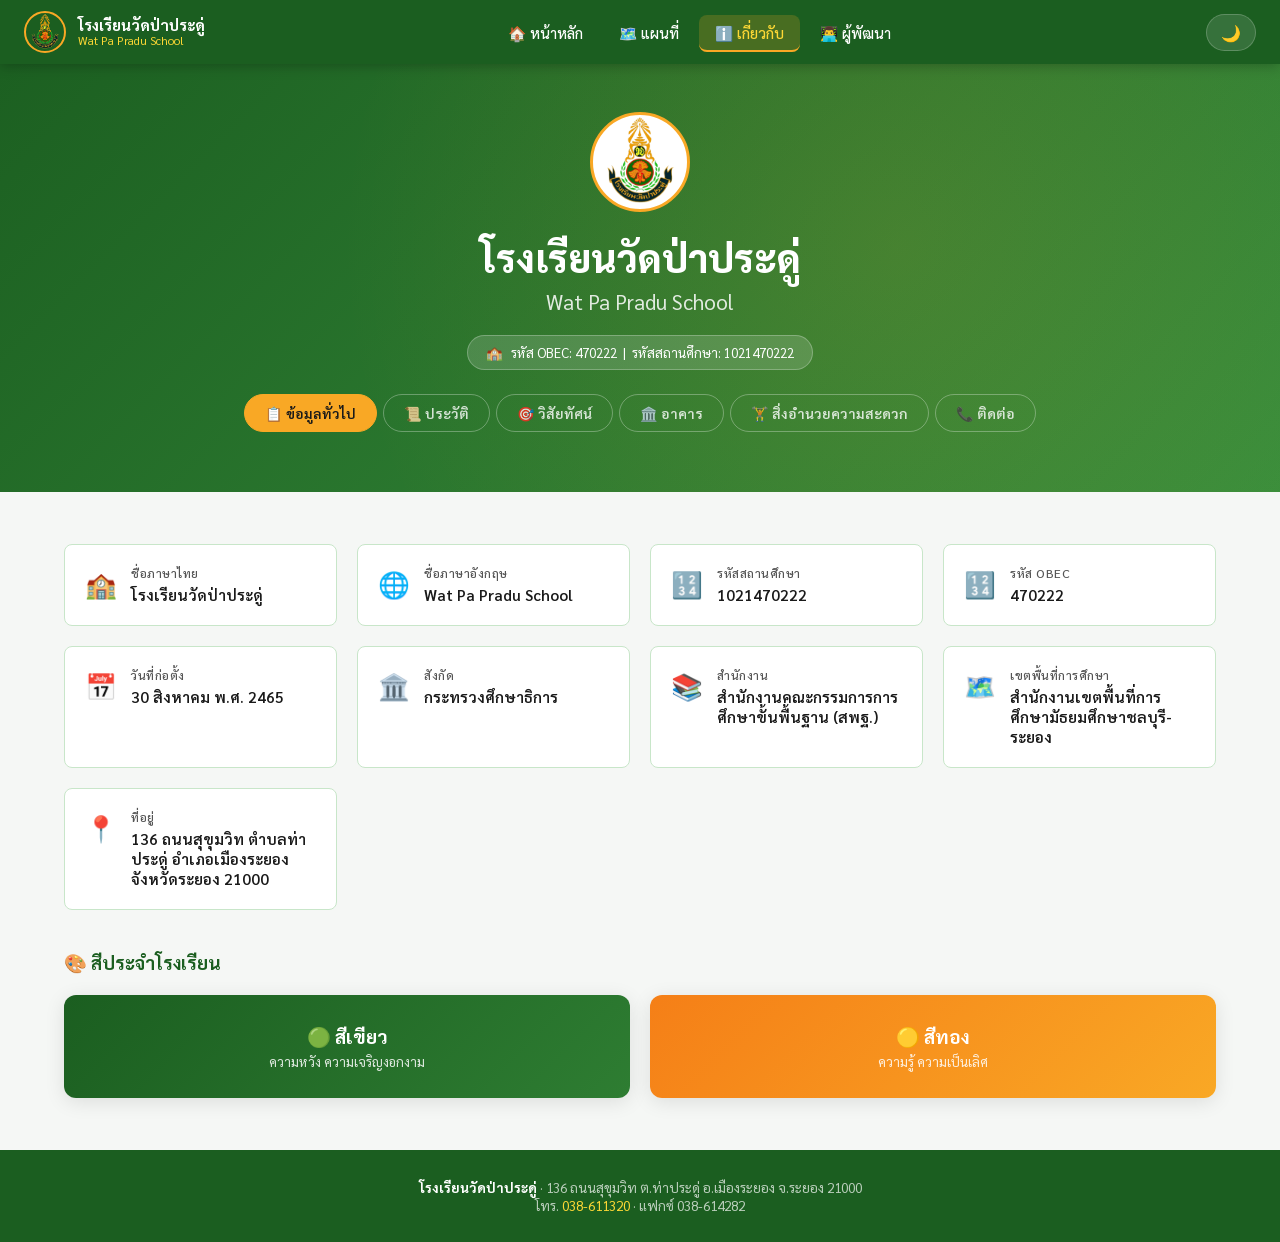
==== commit 1e657c0c: "Add files via upload" ====
--- a/about.html
+++ b/about.html
@@ -22,7 +22,6 @@
     <li><a href="map.html">🗺️ แผนที่</a></li>
     <li><a href="about.html" class="active">ℹ️ เกี่ยวกับ</a></li>
     <li><a href="developer.html">👨‍💻 ผู้พัฒนา</a></li>
-    <li><a href="../memory-helper/index.html" class="nav-link-portal">📚 Memory Helper</a></li>
   </ul>
   <div style="display:flex;align-items:center;gap:8px">
     <button class="theme-toggle" title="เปลี่ยนธีม">🌙</button>
@@ -35,7 +34,6 @@
   <a href="map.html">🗺️ แผนที่</a>
   <a href="about.html" class="active">ℹ️ เกี่ยวกับโรงเรียน</a>
   <a href="developer.html">👨‍💻 ผู้พัฒนา</a>
-  <a href="../memory-helper/index.html" class="mobile-link-portal">📚 Memory Helper</a>
 </div>
 
 <!-- ── About Hero ───────────────────────────────────────────── -->
--- a/css/style.css
+++ b/css/style.css
@@ -266,38 +266,3 @@
   .section{padding:48px 16px}
   .section-sm{padding:32px 16px}
 }
-
-/* =====================================================================
-   Portal Integration — Memory Helper link in navbar and mobile menu
-   ===================================================================== */
-
-/* Desktop navbar — Memory Helper portal link */
-.navbar-links .nav-link-portal {
-  background: var(--primary);
-  color: #fff !important;
-  border-radius: 999px;
-  padding: .28rem .85rem !important;
-  font-weight: 700;
-  font-size: .82rem;
-  letter-spacing: .01em;
-  transition: background .18s, opacity .18s;
-  white-space: nowrap;
-}
-
-.navbar-links .nav-link-portal:hover {
-  background: var(--accent-dark, #15803d);
-  opacity: .92;
-}
-
-/* Mobile menu — Memory Helper portal link */
-.mobile-menu .mobile-link-portal {
-  margin-top: .25rem;
-  border-top: 1px solid var(--border);
-  padding-top: .75rem !important;
-  font-weight: 700;
-  color: var(--primary) !important;
-}
-
-.mobile-menu .mobile-link-portal:hover {
-  background: var(--primary-pale, rgba(46,125,50,.08));
-}
